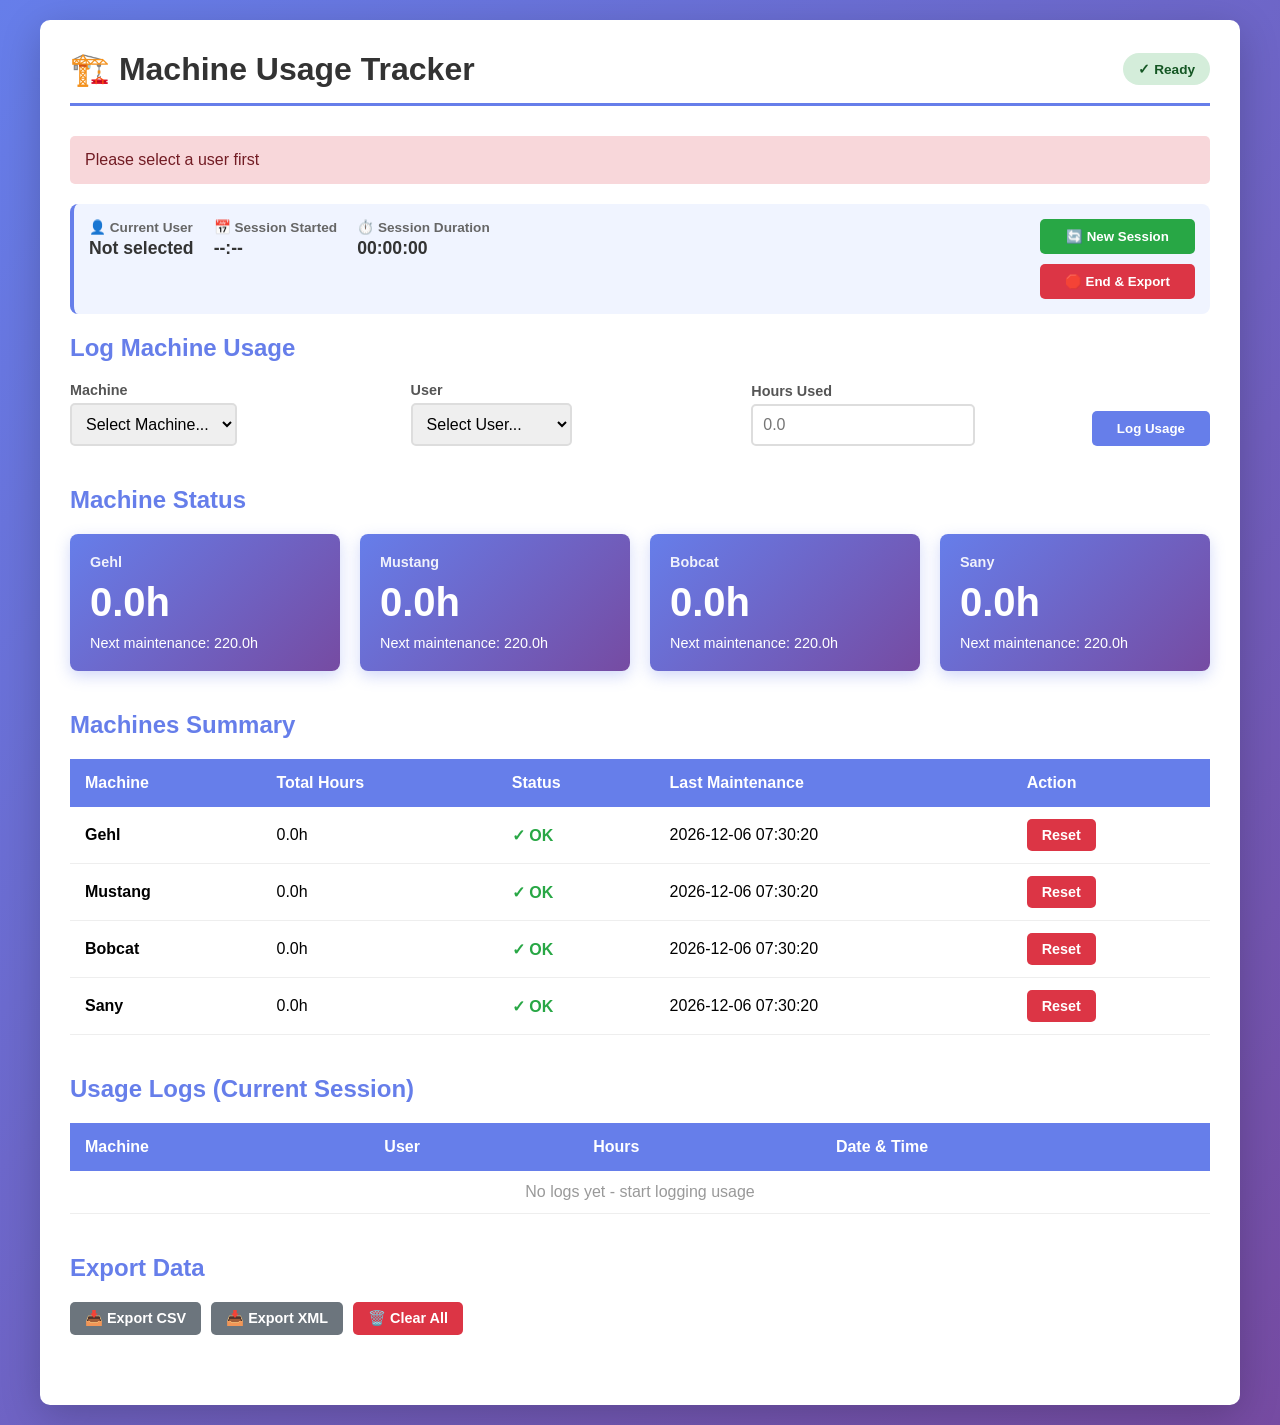
==== machine-tracker.html @ 574b867b "Add Machine Usage Tracker to mirandacn.github.io portfolio" ====
<!DOCTYPE html>
<html lang="en">
<head>
    <meta charset="UTF-8">
    <meta name="viewport" content="width=device-width, initial-scale=1.0">
    <title>Machine Usage Tracker</title>
    <style>
        * {
            margin: 0;
            padding: 0;
            box-sizing: border-box;
        }
        
        body {
            font-family: 'Segoe UI', Tahoma, Geneva, Verdana, sans-serif;
            background: linear-gradient(135deg, #667eea 0%, #764ba2 100%);
            min-height: 100vh;
            padding: 20px;
        }
        
        .container {
            max-width: 1200px;
            margin: 0 auto;
            background: white;
            border-radius: 10px;
            box-shadow: 0 10px 40px rgba(0, 0, 0, 0.2);
            padding: 30px;
        }
        
        .header {
            display: flex;
            justify-content: space-between;
            align-items: center;
            margin-bottom: 30px;
            border-bottom: 3px solid #667eea;
            padding-bottom: 15px;
        }
        
        h1 {
            color: #333;
            flex: 1;
        }
        
        .status-badge {
            padding: 8px 15px;
            border-radius: 20px;
            font-size: 0.85em;
            font-weight: 600;
            background: #d4edda;
            color: #155724;
        }
        
        .session-info {
            display: flex;
            gap: 20px;
            margin-bottom: 20px;
            padding: 15px;
            background: #f0f4ff;
            border-radius: 8px;
            border-left: 4px solid #667eea;
        }
        
        .session-info div {
            display: flex;
            flex-direction: column;
        }
        
        .session-label {
            font-size: 0.85em;
            color: #666;
            font-weight: 600;
            margin-bottom: 3px;
        }
        
        .session-value {
            font-size: 1.1em;
            color: #333;
            font-weight: 600;
        }
        
        .session-controls {
            display: flex;
            gap: 10px;
            flex-wrap: wrap;
            margin-left: auto;
        }
        
        .section {
            margin-bottom: 40px;
        }
        
        .section h2 {
            color: #667eea;
            margin-bottom: 20px;
            font-size: 1.5em;
        }
        
        .form-group {
            display: grid;
            grid-template-columns: 1fr 1fr 1fr auto;
            gap: 15px;
            margin-bottom: 20px;
            align-items: flex-end;
        }
        
        label {
            display: block;
            color: #555;
            font-weight: 600;
            margin-bottom: 5px;
            font-size: 0.9em;
        }
        
        select, input {
            padding: 10px;
            border: 2px solid #ddd;
            border-radius: 5px;
            font-size: 1em;
            transition: border-color 0.3s;
        }
        
        select:focus, input:focus {
            outline: none;
            border-color: #667eea;
        }
        
        button {
            padding: 10px 25px;
            background: #667eea;
            color: white;
            border: none;
            border-radius: 5px;
            cursor: pointer;
            font-weight: 600;
            transition: background 0.3s;
        }
        
        button:hover {
            background: #764ba2;
        }
        
        button.secondary {
            background: #6c757d;
            padding: 8px 15px;
            font-size: 0.9em;
        }
        
        button.secondary:hover {
            background: #5a6268;
        }
        
        button.danger {
            background: #dc3545;
        }
        
        button.danger:hover {
            background: #c82333;
        }
        
        button.success {
            background: #28a745;
        }
        
        button.success:hover {
            background: #218838;
        }
        
        .stats-grid {
            display: grid;
            grid-template-columns: repeat(auto-fit, minmax(250px, 1fr));
            gap: 20px;
            margin-bottom: 20px;
        }
        
        .stat-card {
            background: linear-gradient(135deg, #667eea 0%, #764ba2 100%);
            color: white;
            padding: 20px;
            border-radius: 8px;
            box-shadow: 0 5px 15px rgba(102, 126, 234, 0.3);
        }
        
        .stat-card h3 {
            font-size: 0.9em;
            opacity: 0.9;
            margin-bottom: 10px;
        }
        
        .stat-card .value {
            font-size: 2.5em;
            font-weight: bold;
        }
        
        .stat-card.alert {
            background: linear-gradient(135deg, #f093fb 0%, #f5576c 100%);
        }
        
        table {
            width: 100%;
            border-collapse: collapse;
            margin-top: 20px;
        }
        
        th {
            background: #667eea;
            color: white;
            padding: 15px;
            text-align: left;
            font-weight: 600;
        }
        
        td {
            padding: 12px 15px;
            border-bottom: 1px solid #eee;
        }
        
        tr:hover {
            background: #f9f9f9;
        }
        
        .alert-badge {
            display: inline-block;
            background: #f5576c;
            color: white;
            padding: 5px 10px;
            border-radius: 5px;
            font-size: 0.85em;
            font-weight: 600;
        }
        
        .no-alert {
            color: #28a745;
            font-weight: 600;
        }
        
        .export-buttons {
            display: flex;
            gap: 10px;
            margin-top: 20px;
            flex-wrap: wrap;
        }
        
        .success-message {
            background: #d4edda;
            color: #155724;
            padding: 15px;
            border-radius: 5px;
            margin-bottom: 20px;
            display: none;
        }
        
        .error-message {
            background: #f8d7da;
            color: #721c24;
            padding: 15px;
            border-radius: 5px;
            margin-bottom: 20px;
            display: none;
        }
        
        @media (max-width: 768px) {
            .form-group {
                grid-template-columns: 1fr;
            }
            
            .header {
                flex-direction: column;
                gap: 10px;
            }
            
            .session-info {
                flex-direction: column;
                gap: 10px;
            }
            
            .session-controls {
                margin-left: 0;
                width: 100%;
            }
        }
    </style>
</head>
<body>
    <div class="container">
        <div class="header">
            <h1>🏗️ Machine Usage Tracker</h1>
            <span class="status-badge" id="statusBadge">✓ Ready</span>
        </div>
        
        <div class="success-message" id="successMessage"></div>
        <div class="error-message" id="errorMessage"></div>
        
        <!-- Session Info -->
        <div class="session-info">
            <div>
                <span class="session-label">👤 Current User</span>
                <span class="session-value" id="currentUser">Not selected</span>
            </div>
            <div>
                <span class="session-label">📅 Session Started</span>
                <span class="session-value" id="sessionStart">--:--</span>
            </div>
            <div>
                <span class="session-label">⏱️ Session Duration</span>
                <span class="session-value" id="sessionDuration">00:00:00</span>
            </div>
            <div class="session-controls">
                <button class="success" onclick="app.startNewSession()">🔄 New Session</button>
                <button class="danger" onclick="app.endSession()">🛑 End & Export</button>
            </div>
        </div>
        
        <!-- Log Usage Section -->
        <div class="section">
            <h2>Log Machine Usage</h2>
            <div class="form-group">
                <div>
                    <label for="machine">Machine</label>
                    <select id="machine" required>
                        <option value="">Select Machine...</option>
                    </select>
                </div>
                <div>
                    <label for="user">User</label>
                    <select id="user" required>
                        <option value="">Select User...</option>
                    </select>
                </div>
                <div>
                    <label for="hours">Hours Used</label>
                    <input type="number" id="hours" placeholder="0.0" step="0.1" min="0" required>
                </div>
                <button onclick="app.logUsage()">Log Usage</button>
            </div>
        </div>
        
        <!-- Machine Status Section -->
        <div class="section">
            <h2>Machine Status</h2>
            <div class="stats-grid" id="machineStats"></div>
        </div>
        
        <!-- Machines Summary Table -->
        <div class="section">
            <h2>Machines Summary</h2>
            <table id="machinesTable">
                <thead>
                    <tr>
                        <th>Machine</th>
                        <th>Total Hours</th>
                        <th>Status</th>
                        <th>Last Maintenance</th>
                        <th>Action</th>
                    </tr>
                </thead>
                <tbody></tbody>
            </table>
        </div>
        
        <!-- Usage Logs Section -->
        <div class="section">
            <h2>Usage Logs (Current Session)</h2>
            <table id="usageTable">
                <thead>
                    <tr>
                        <th>Machine</th>
                        <th>User</th>
                        <th>Hours</th>
                        <th>Date & Time</th>
                    </tr>
                </thead>
                <tbody></tbody>
            </table>
        </div>
        
        <!-- Export Section -->
        <div class="section">
            <h2>Export Data</h2>
            <div class="export-buttons">
                <button class="secondary" onclick="app.exportCSV()">📥 Export CSV</button>
                <button class="secondary" onclick="app.exportXML()">📥 Export XML</button>
                <button class="secondary danger" onclick="app.clearAllData()">🗑️ Clear All</button>
            </div>
        </div>
    </div>
    
    <script src="config.js"></script>
    <script>
        // Machine Usage Tracker App
        const app = {
            machines: [],
            users: [],
            sessionLogs: [],
            allLogs: [],
            currentSession: null,
            sessionStartTime: null,
            sessionDurationInterval: null,
            
            async init() {
                console.log('Initializing Machine Usage Tracker...');
                this.initializeData();
                this.loadFromLocalStorage();
                this.startNewSession();
                this.render();
                this.startAutoSync();
                this.startSessionTimer();
            },
            
            initializeData() {
                // Initialize machines
                if (this.machines.length === 0) {
                    this.machines = CONFIG.MACHINES.map((name, index) => ({
                        id: index + 1,
                        name: name,
                        total_hours: 0,
                        maintenance_alert: false,
                        last_maintenance: this.getCurrentDateTime()
                    }));
                }
                
                // Initialize users
                if (this.users.length === 0) {
                    this.users = CONFIG.USERS.map((name, index) => ({
                        id: index + 1,
                        name: name
                    }));
                }
            },
            
            startNewSession() {
                const user = document.getElementById('user').value;
                if (!user) {
                    this.showError('Please select a user first');
                    return;
                }
                
                const selectedUser = this.users.find(u => u.id == user);
                this.currentSession = {
                    user: selectedUser.name,
                    userId: selectedUser.id,
                    startTime: new Date(),
                    logs: []
                };
                
                this.sessionLogs = [];
                this.sessionStartTime = new Date();
                document.getElementById('currentUser').textContent = selectedUser.name;
                document.getElementById('sessionStart').textContent = this.getCurrentDateTime();
                
                this.saveToLocalStorage();
                this.showSuccess(`✓ Session started for ${selectedUser.name}`);
                this.render();
            },
            
            startSessionTimer() {
                if (this.sessionDurationInterval) clearInterval(this.sessionDurationInterval);
                
                this.sessionDurationInterval = setInterval(() => {
                    if (this.sessionStartTime) {
                        const now = new Date();
                        const diff = Math.floor((now - this.sessionStartTime) / 1000);
                        const hours = Math.floor(diff / 3600);
                        const minutes = Math.floor((diff % 3600) / 60);
                        const seconds = diff % 60;
                        
                        const duration = `${String(hours).padStart(2, '0')}:${String(minutes).padStart(2, '0')}:${String(seconds).padStart(2, '0')}`;
                        document.getElementById('sessionDuration').textContent = duration;
                    }
                }, 1000);
            },
            
            endSession() {
                if (!this.currentSession) {
                    this.showError('No active session');
                    return;
                }
                
                if (this.sessionLogs.length === 0) {
                    this.showError('No usage logged in this session');
                    return;
                }
                
                const confirmed = confirm(`Export session for ${this.currentSession.user}?\n\nFile: ${this.currentSession.user.replace(/\s+/g, '_')}_${this.getFileDateTime()}.xml`);
                if (!confirmed) return;
                
                // Export XML
                this.exportSessionXML();
                
                // Clear session
                this.currentSession = null;
                this.sessionLogs = [];
                this.sessionStartTime = null;
                document.getElementById('currentUser').textContent = 'Not selected';
                document.getElementById('sessionStart').textContent = '--:--';
                document.getElementById('sessionDuration').textContent = '00:00:00';
                document.getElementById('user').value = '';
                
                this.saveToLocalStorage();
                this.showSuccess('✓ Session ended and exported!');
                this.render();
            },
            
            async logUsage() {
                const machineId = document.getElementById('machine').value;
                const userId = document.getElementById('user').value;
                const hours = document.getElementById('hours').value;
                
                if (!machineId || !userId || !hours) {
                    this.showError('Please fill all fields');
                    return;
                }
                
                if (!this.currentSession) {
                    this.showError('No active session. Please start a new session.');
                    return;
                }
                
                const machine = this.machines.find(m => m.id == machineId);
                const user = this.users.find(u => u.id == userId);
                
                const log = {
                    id: Date.now(),
                    machine: machine.name,
                    user: user.name,
                    hours: parseFloat(hours),
                    timestamp: this.getCurrentDateTime()
                };
                
                this.sessionLogs.push(log);
                this.allLogs.push(log);
                machine.total_hours += parseFloat(hours);
                
                // Check for maintenance alert (every 220 hours)
                if (machine.total_hours >= 220) {
                    machine.maintenance_alert = true;
                }
                
                this.showSuccess(`✓ Logged ${hours}h for ${machine.name}`);
                document.getElementById('hours').value = '';
                document.getElementById('machine').value = '';
                
                this.saveToLocalStorage();
                this.render();
            },
            
            async resetMaintenance(machineId) {
                if (!confirm('Reset maintenance for this machine?')) return;
                
                const machine = this.machines.find(m => m.id == machineId);
                if (machine) {
                    machine.maintenance_alert = false;
                    machine.total_hours = 0;
                    machine.last_maintenance = this.getCurrentDateTime();
                    this.saveToLocalStorage();
                    this.showSuccess(`✓ Maintenance reset for ${machine.name}`);
                    this.render();
                }
            },
            
            exportCSV() {
                let csv = 'Machine,User,Hours,Timestamp\n';
                
                this.sessionLogs.forEach(log => {
                    csv += `"${log.machine}","${log.user}",${log.hours},"${log.timestamp}"\n`;
                });
                
                csv += '\n\nMachine,Total Hours,Maintenance Alert\n';
                this.machines.forEach(m => {
                    csv += `"${m.name}",${m.total_hours},${m.maintenance_alert ? 'YES' : 'NO'}\n`;
                });
                
                this.downloadFile(csv, 'text/csv', 'machine_usage.csv');
            },
            
            exportXML() {
                const xmlContent = this.generateSessionXML();
                this.downloadFile(xmlContent, 'application/xml', 'machine_usage.xml');
            },
            
            exportSessionXML() {
                const xmlContent = this.generateSessionXML();
                const userName = this.currentSession.user.replace(/\s+/g, '_');
                const dateTime = this.getFileDateTime();
                const filename = `${userName}_${dateTime}.xml`;
                this.downloadFile(xmlContent, 'application/xml', filename);
            },
            
            generateSessionXML() {
                let xml = '<?xml version="1.0" encoding="UTF-8"?>\n';
                xml += '<MachineUsageReport>\n';
                xml += `  <Metadata>\n`;
                xml += `    <Timestamp>${this.getCurrentDateTime()}</Timestamp>\n`;
                if (this.currentSession) {
                    xml += `    <User>${this.escapeXml(this.currentSession.user)}</User>\n`;
                    xml += `    <SessionStart>${this.currentSession.startTime.toLocaleString()}</SessionStart>\n`;
                }
                xml += `  </Metadata>\n`;
                
                xml += '  <UsageLogs>\n';
                (this.sessionLogs.length > 0 ? this.sessionLogs : this.allLogs).forEach(log => {
                    xml += '    <Log>\n';
                    xml += `      <Machine>${this.escapeXml(log.machine)}</Machine>\n`;
                    xml += `      <User>${this.escapeXml(log.user)}</User>\n`;
                    xml += `      <Hours>${log.hours}</Hours>\n`;
                    xml += `      <Timestamp>${log.timestamp}</Timestamp>\n`;
                    xml += '    </Log>\n';
                });
                xml += '  </UsageLogs>\n';
                
                xml += '  <MachineSummary>\n';
                this.machines.forEach(m => {
                    xml += '    <Machine>\n';
                    xml += `      <Name>${this.escapeXml(m.name)}</Name>\n`;
                    xml += `      <TotalHours>${m.total_hours}</TotalHours>\n`;
                    xml += `      <MaintenanceAlert>${m.maintenance_alert ? 'YES' : 'NO'}</MaintenanceAlert>\n`;
                    xml += `      <LastMaintenance>${m.last_maintenance}</LastMaintenance>\n`;
                    xml += '    </Machine>\n';
                });
                xml += '  </MachineSummary>\n';
                xml += '</MachineUsageReport>';
                
                return xml;
            },
            
            escapeXml(str) {
                if (!str) return '';
                return str.replace(/[<>&'"]/g, function (c) {
                    switch (c) {
                        case '<': return '&lt;';
                        case '>': return '&gt;';
                        case '&': return '&amp;';
                        case '\'': return '&apos;';
                        case '"': return '&quot;';
                    }
                });
            },
            
            downloadFile(content, mimeType, filename) {
                const blob = new Blob([content], { type: mimeType });
                const url = window.URL.createObjectURL(blob);
                const a = document.createElement('a');
                a.href = url;
                a.download = filename;
                document.body.appendChild(a);
                a.click();
                window.URL.revokeObjectURL(url);
                document.body.removeChild(a);
                this.showSuccess(`✓ Downloaded: ${filename}`);
            },
            
            clearAllData() {
                if (!confirm('⚠️ This will clear ALL data. Are you sure?')) return;
                
                this.machines.forEach(m => {
                    m.total_hours = 0;
                    m.maintenance_alert = false;
                    m.last_maintenance = this.getCurrentDateTime();
                });
                this.sessionLogs = [];
                this.allLogs = [];
                
                this.saveToLocalStorage();
                this.showSuccess('✓ All data cleared!');
                this.render();
            },
            
            render() {
                this.renderDropdowns();
                this.renderStats();
                this.renderMachinesTable();
                this.renderUsageLogs();
            },
            
            renderDropdowns() {
                const machineSelect = document.getElementById('machine');
                const userSelect = document.getElementById('user');
                
                machineSelect.innerHTML = '<option value="">Select Machine...</option>';
                this.machines.forEach(m => {
                    const option = document.createElement('option');
                    option.value = m.id;
                    option.text = m.name;
                    machineSelect.appendChild(option);
                });
                
                userSelect.innerHTML = '<option value="">Select User...</option>';
                this.users.forEach(u => {
                    const option = document.createElement('option');
                    option.value = u.id;
                    option.text = u.name;
                    userSelect.appendChild(option);
                });
            },
            
            renderStats() {
                const container = document.getElementById('machineStats');
                container.innerHTML = '';
                
                this.machines.forEach(m => {
                    const card = document.createElement('div');
                    const isAlert = m.maintenance_alert;
                    card.className = `stat-card ${isAlert ? 'alert' : ''}`;
                    const nextMaintenance = 220 - (m.total_hours % 220);
                    
                    card.innerHTML = `
                        <h3>${m.name}</h3>
                        <div class="value">${m.total_hours.toFixed(1)}h</div>
                        <div style="font-size: 0.9em; margin-top: 10px;">
                            ${isAlert ? '⚠️ MAINTENANCE ALERT!' : `Next maintenance: ${nextMaintenance.toFixed(1)}h`}
                        </div>
                    `;
                    container.appendChild(card);
                });
            },
            
            renderMachinesTable() {
                const tbody = document.getElementById('machinesTable').querySelector('tbody');
                tbody.innerHTML = '';
                
                this.machines.forEach(m => {
                    const row = tbody.insertRow();
                    const statusHTML = m.maintenance_alert 
                        ? '<span class="alert-badge">⚠️ MAINTENANCE NEEDED</span>' 
                        : '<span class="no-alert">✓ OK</span>';
                    
                    row.innerHTML = `
                        <td><strong>${m.name}</strong></td>
                        <td>${m.total_hours.toFixed(1)}h</td>
                        <td>${statusHTML}</td>
                        <td>${m.last_maintenance}</td>
                        <td><button class="secondary danger" onclick="app.resetMaintenance(${m.id})">Reset</button></td>
                    `;
                });
            },
            
            renderUsageLogs() {
                const tbody = document.getElementById('usageTable').querySelector('tbody');
                tbody.innerHTML = '';
                
                [...this.sessionLogs].reverse().forEach(log => {
                    const row = tbody.insertRow();
                    row.innerHTML = `
                        <td>${log.machine}</td>
                        <td>${log.user}</td>
                        <td>${log.hours.toFixed(1)}h</td>
                        <td>${log.timestamp}</td>
                    `;
                });
                
                if (this.sessionLogs.length === 0) {
                    const row = tbody.insertRow();
                    row.innerHTML = '<td colspan="4" style="text-align: center; color: #999;">No logs yet - start logging usage</td>';
                }
            },
            
            showSuccess(msg) {
                const el = document.getElementById('successMessage');
                el.textContent = msg;
                el.style.display = 'block';
                setTimeout(() => el.style.display = 'none', 4000);
            },
            
            showError(msg) {
                const el = document.getElementById('errorMessage');
                el.textContent = msg;
                el.style.display = 'block';
                setTimeout(() => el.style.display = 'none', 4000);
            },
            
            startAutoSync() {
                setInterval(() => this.saveToLocalStorage(), CONFIG.SYNC_INTERVAL);
            },
            
            saveToLocalStorage() {
                localStorage.setItem('machines', JSON.stringify(this.machines));
                localStorage.setItem('users', JSON.stringify(this.users));
                localStorage.setItem('sessionLogs', JSON.stringify(this.sessionLogs));
                localStorage.setItem('allLogs', JSON.stringify(this.allLogs));
                if (this.currentSession) {
                    localStorage.setItem('currentSession', JSON.stringify(this.currentSession));
                }
            },
            
            loadFromLocalStorage() {
                const machines = localStorage.getItem('machines');
                const users = localStorage.getItem('users');
                const sessionLogs = localStorage.getItem('sessionLogs');
                const allLogs = localStorage.getItem('allLogs');
                const currentSession = localStorage.getItem('currentSession');
                
                if (machines) this.machines = JSON.parse(machines);
                if (users) this.users = JSON.parse(users);
                if (sessionLogs) this.sessionLogs = JSON.parse(sessionLogs);
                if (allLogs) this.allLogs = JSON.parse(allLogs);
                if (currentSession) this.currentSession = JSON.parse(currentSession);
            },
            
            getCurrentDateTime() {
                const now = new Date();
                const year = now.getFullYear();
                const month = String(now.getMonth() + 1).padStart(2, '0');
                const day = String(now.getDate()).padStart(2, '0');
                const hours = String(now.getHours()).padStart(2, '0');
                const minutes = String(now.getMinutes()).padStart(2, '0');
                const seconds = String(now.getSeconds()).padStart(2, '0');
                return `${year}-${month}-${day} ${hours}:${minutes}:${seconds}`;
            },
            
            getFileDateTime() {
                const now = new Date();
                const year = now.getFullYear();
                const month = String(now.getMonth() + 1).padStart(2, '0');
                const day = String(now.getDate()).padStart(2, '0');
                const hours = String(now.getHours()).padStart(2, '0');
                const minutes = String(now.getMinutes()).padStart(2, '0');
                const seconds = String(now.getSeconds()).padStart(2, '0');
                return `${year}${month}${day}_${hours}${minutes}${seconds}`;
            }
        };
        
        // Initialize on page load
        document.addEventListener('DOMContentLoaded', () => app.init());
    </script>
</body>
</html>
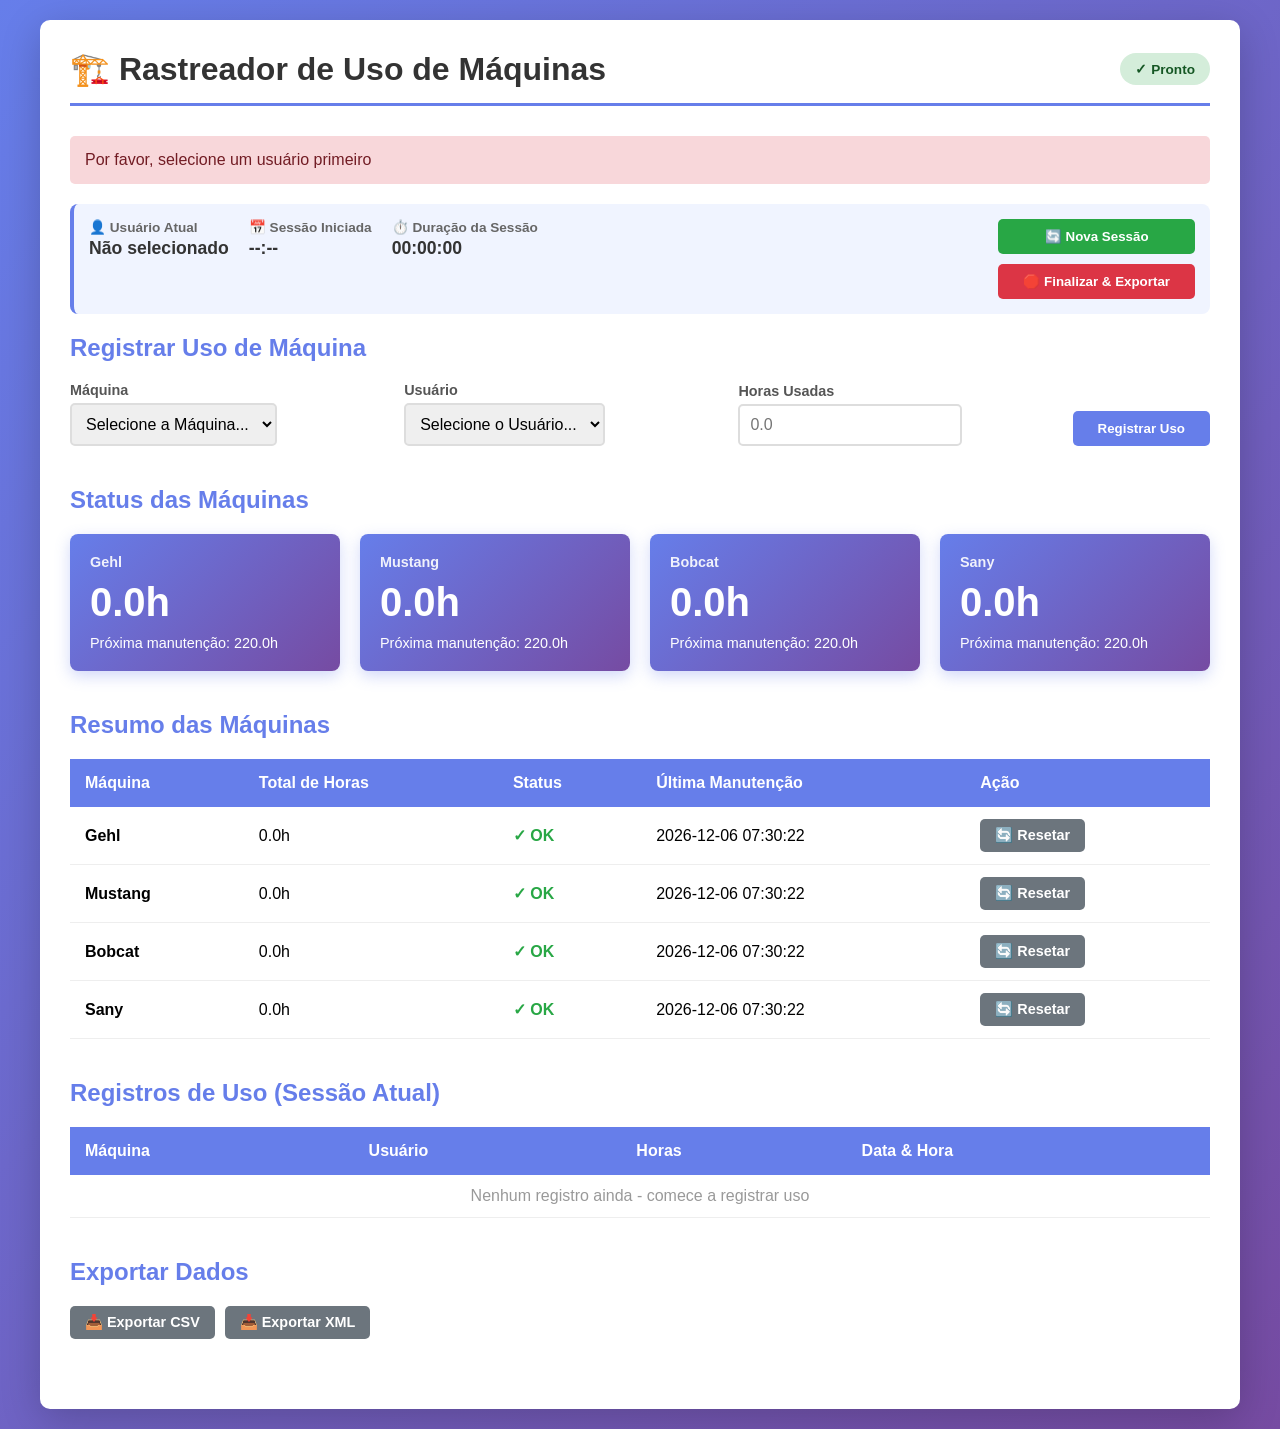
==== commit a00edf9d: "Update: Add Portuguese language, admin-only reset button for Claudio Miranda, and production deploym" ====
--- a/machine-tracker.html
+++ b/machine-tracker.html
@@ -1,9 +1,9 @@
 <!DOCTYPE html>
-<html lang="en">
+<html lang="pt">
 <head>
     <meta charset="UTF-8">
     <meta name="viewport" content="width=device-width, initial-scale=1.0">
-    <title>Machine Usage Tracker</title>
+    <title>Rastreador de Uso de Máquinas</title>
     <style>
         * {
             margin: 0;
@@ -48,6 +48,16 @@
             font-weight: 600;
             background: #d4edda;
             color: #155724;
+        }
+        
+        .admin-badge {
+            padding: 4px 12px;
+            border-radius: 20px;
+            font-size: 0.75em;
+            font-weight: 700;
+            background: #ffc107;
+            color: #000;
+            margin-left: 10px;
         }
         
         .session-info {
@@ -139,13 +149,18 @@
             background: #764ba2;
         }
         
+        button:disabled {
+            background: #ccc;
+            cursor: not-allowed;
+        }
+        
         button.secondary {
             background: #6c757d;
             padding: 8px 15px;
             font-size: 0.9em;
         }
         
-        button.secondary:hover {
+        button.secondary:hover:not(:disabled) {
             background: #5a6268;
         }
         
@@ -153,7 +168,7 @@
             background: #dc3545;
         }
         
-        button.danger:hover {
+        button.danger:hover:not(:disabled) {
             background: #c82333;
         }
         
@@ -163,6 +178,15 @@
         
         button.success:hover {
             background: #218838;
+        }
+        
+        button.warning {
+            background: #ffc107;
+            color: #000;
+        }
+        
+        button.warning:hover:not(:disabled) {
+            background: #e0a800;
         }
         
         .stats-grid {
@@ -240,6 +264,28 @@
             flex-wrap: wrap;
         }
         
+        .admin-section {
+            background: #fff3cd;
+            border: 2px solid #ffc107;
+            border-radius: 8px;
+            padding: 20px;
+            margin-top: 20px;
+        }
+        
+        .admin-section h3 {
+            color: #856404;
+            margin-bottom: 15px;
+            display: flex;
+            align-items: center;
+            gap: 10px;
+        }
+        
+        .admin-buttons {
+            display: flex;
+            gap: 10px;
+            flex-wrap: wrap;
+        }
+        
         .success-message {
             background: #d4edda;
             color: #155724;
@@ -258,6 +304,10 @@
             display: none;
         }
         
+        .hidden-actions {
+            display: none;
+        }
+        
         @media (max-width: 768px) {
             .form-group {
                 grid-template-columns: 1fr;
@@ -283,110 +333,124 @@
 <body>
     <div class="container">
         <div class="header">
-            <h1>🏗️ Machine Usage Tracker</h1>
-            <span class="status-badge" id="statusBadge">✓ Ready</span>
+            <div>
+                <h1>🏗️ Rastreador de Uso de Máquinas</h1>
+                <span class="admin-badge" id="adminBadge" style="display: none;">👤 ADMINISTRADOR</span>
+            </div>
+            <span class="status-badge" id="statusBadge">✓ Pronto</span>
         </div>
         
         <div class="success-message" id="successMessage"></div>
         <div class="error-message" id="errorMessage"></div>
         
-        <!-- Session Info -->
+        <!-- Informações da Sessão -->
         <div class="session-info">
             <div>
-                <span class="session-label">👤 Current User</span>
-                <span class="session-value" id="currentUser">Not selected</span>
+                <span class="session-label">👤 Usuário Atual</span>
+                <span class="session-value" id="currentUser">Não selecionado</span>
             </div>
             <div>
-                <span class="session-label">📅 Session Started</span>
+                <span class="session-label">📅 Sessão Iniciada</span>
                 <span class="session-value" id="sessionStart">--:--</span>
             </div>
             <div>
-                <span class="session-label">⏱️ Session Duration</span>
+                <span class="session-label">⏱️ Duração da Sessão</span>
                 <span class="session-value" id="sessionDuration">00:00:00</span>
             </div>
             <div class="session-controls">
-                <button class="success" onclick="app.startNewSession()">🔄 New Session</button>
-                <button class="danger" onclick="app.endSession()">🛑 End & Export</button>
+                <button class="success" onclick="app.startNewSession()">🔄 Nova Sessão</button>
+                <button class="danger" onclick="app.endSession()">🛑 Finalizar & Exportar</button>
             </div>
         </div>
         
-        <!-- Log Usage Section -->
+        <!-- Seção Registrar Uso -->
         <div class="section">
-            <h2>Log Machine Usage</h2>
+            <h2>Registrar Uso de Máquina</h2>
             <div class="form-group">
                 <div>
-                    <label for="machine">Machine</label>
+                    <label for="machine">Máquina</label>
                     <select id="machine" required>
-                        <option value="">Select Machine...</option>
+                        <option value="">Selecione a Máquina...</option>
                     </select>
                 </div>
                 <div>
-                    <label for="user">User</label>
+                    <label for="user">Usuário</label>
                     <select id="user" required>
-                        <option value="">Select User...</option>
+                        <option value="">Selecione o Usuário...</option>
                     </select>
                 </div>
                 <div>
-                    <label for="hours">Hours Used</label>
+                    <label for="hours">Horas Usadas</label>
                     <input type="number" id="hours" placeholder="0.0" step="0.1" min="0" required>
                 </div>
-                <button onclick="app.logUsage()">Log Usage</button>
+                <button onclick="app.logUsage()">Registrar Uso</button>
             </div>
         </div>
         
-        <!-- Machine Status Section -->
+        <!-- Seção Status das Máquinas -->
         <div class="section">
-            <h2>Machine Status</h2>
+            <h2>Status das Máquinas</h2>
             <div class="stats-grid" id="machineStats"></div>
         </div>
         
-        <!-- Machines Summary Table -->
+        <!-- Tabela Resumo de Máquinas -->
         <div class="section">
-            <h2>Machines Summary</h2>
+            <h2>Resumo das Máquinas</h2>
             <table id="machinesTable">
                 <thead>
                     <tr>
-                        <th>Machine</th>
-                        <th>Total Hours</th>
+                        <th>Máquina</th>
+                        <th>Total de Horas</th>
                         <th>Status</th>
-                        <th>Last Maintenance</th>
-                        <th>Action</th>
+                        <th>Última Manutenção</th>
+                        <th>Ação</th>
                     </tr>
                 </thead>
                 <tbody></tbody>
             </table>
         </div>
         
-        <!-- Usage Logs Section -->
+        <!-- Seção Registros de Uso -->
         <div class="section">
-            <h2>Usage Logs (Current Session)</h2>
+            <h2>Registros de Uso (Sessão Atual)</h2>
             <table id="usageTable">
                 <thead>
                     <tr>
-                        <th>Machine</th>
-                        <th>User</th>
-                        <th>Hours</th>
-                        <th>Date & Time</th>
+                        <th>Máquina</th>
+                        <th>Usuário</th>
+                        <th>Horas</th>
+                        <th>Data & Hora</th>
                     </tr>
                 </thead>
                 <tbody></tbody>
             </table>
         </div>
         
-        <!-- Export Section -->
+        <!-- Seção de Exportação -->
         <div class="section">
-            <h2>Export Data</h2>
+            <h2>Exportar Dados</h2>
             <div class="export-buttons">
-                <button class="secondary" onclick="app.exportCSV()">📥 Export CSV</button>
-                <button class="secondary" onclick="app.exportXML()">📥 Export XML</button>
-                <button class="secondary danger" onclick="app.clearAllData()">🗑️ Clear All</button>
+                <button class="secondary" onclick="app.exportCSV()">📥 Exportar CSV</button>
+                <button class="secondary" onclick="app.exportXML()">📥 Exportar XML</button>
+            </div>
+        </div>
+        
+        <!-- Seção Admin -->
+        <div class="section" id="adminSection" style="display: none;">
+            <div class="admin-section">
+                <h3>⚙️ Painel de Administração</h3>
+                <p style="margin-bottom: 15px; color: #856404;">Apenas o administrador (Claudio Miranda) pode resetar alertas de manutenção.</p>
+                <div class="admin-buttons">
+                    <button class="warning" onclick="app.resetAllMaintenance()">🔄 Resetar Todas as Manutenções</button>
+                    <button class="danger" onclick="app.clearAllData()">🗑️ Limpar Todos os Dados</button>
+                </div>
             </div>
         </div>
     </div>
     
     <script src="config.js"></script>
     <script>
-        // Machine Usage Tracker App
+        // Aplicativo Rastreador de Uso de Máquinas
         const app = {
             machines: [],
             users: [],
@@ -397,7 +461,7 @@
             sessionDurationInterval: null,
             
             async init() {
-                console.log('Initializing Machine Usage Tracker...');
+                console.log('Inicializando Rastreador de Uso de Máquinas...');
                 this.initializeData();
                 this.loadFromLocalStorage();
                 this.startNewSession();
@@ -407,7 +471,7 @@
             },
             
             initializeData() {
-                // Initialize machines
+                // Inicializar máquinas
                 if (this.machines.length === 0) {
                     this.machines = CONFIG.MACHINES.map((name, index) => ({
                         id: index + 1,
@@ -418,7 +482,7 @@
                     }));
                 }
                 
-                // Initialize users
+                // Inicializar usuários
                 if (this.users.length === 0) {
                     this.users = CONFIG.USERS.map((name, index) => ({
                         id: index + 1,
@@ -430,7 +494,7 @@
             startNewSession() {
                 const user = document.getElementById('user').value;
                 if (!user) {
-                    this.showError('Please select a user first');
+                    this.showError('Por favor, selecione um usuário primeiro');
                     return;
                 }
                 
@@ -447,9 +511,25 @@
                 document.getElementById('currentUser').textContent = selectedUser.name;
                 document.getElementById('sessionStart').textContent = this.getCurrentDateTime();
                 
+                // Mostrar painel admin se for Claudio Miranda
+                this.updateAdminPanel();
+                
                 this.saveToLocalStorage();
-                this.showSuccess(`✓ Session started for ${selectedUser.name}`);
+                this.showSuccess(`✓ Sessão iniciada para ${selectedUser.name}`);
                 this.render();
+            },
+            
+            updateAdminPanel() {
+                const adminSection = document.getElementById('adminSection');
+                const adminBadge = document.getElementById('adminBadge');
+                
+                if (this.currentSession && this.currentSession.user === CONFIG.ADMIN_USER) {
+                    adminSection.style.display = 'block';
+                    adminBadge.style.display = 'inline-block';
+                } else {
+                    adminSection.style.display = 'none';
+                    adminBadge.style.display = 'none';
+                }
             },
             
             startSessionTimer() {
@@ -471,32 +551,33 @@
             
             endSession() {
                 if (!this.currentSession) {
-                    this.showError('No active session');
+                    this.showError('Nenhuma sessão ativa');
                     return;
                 }
                 
                 if (this.sessionLogs.length === 0) {
-                    this.showError('No usage logged in this session');
+                    this.showError('Nenhum uso registrado nesta sessão');
                     return;
                 }
                 
-                const confirmed = confirm(`Export session for ${this.currentSession.user}?\n\nFile: ${this.currentSession.user.replace(/\s+/g, '_')}_${this.getFileDateTime()}.xml`);
+                const confirmed = confirm(`Exportar sessão para ${this.currentSession.user}?\n\nArquivo: ${this.currentSession.user.replace(/\s+/g, '_')}_${this.getFileDateTime()}.xml`);
                 if (!confirmed) return;
                 
-                // Export XML
+                // Exportar XML
                 this.exportSessionXML();
                 
-                // Clear session
+                // Limpar sessão
                 this.currentSession = null;
                 this.sessionLogs = [];
                 this.sessionStartTime = null;
-                document.getElementById('currentUser').textContent = 'Not selected';
+                document.getElementById('currentUser').textContent = 'Não selecionado';
                 document.getElementById('sessionStart').textContent = '--:--';
                 document.getElementById('sessionDuration').textContent = '00:00:00';
                 document.getElementById('user').value = '';
                 
+                this.updateAdminPanel();
                 this.saveToLocalStorage();
-                this.showSuccess('✓ Session ended and exported!');
+                this.showSuccess('✓ Sessão finalizada e exportada!');
                 this.render();
             },
             
@@ -506,12 +587,12 @@
                 const hours = document.getElementById('hours').value;
                 
                 if (!machineId || !userId || !hours) {
-                    this.showError('Please fill all fields');
+                    this.showError('Por favor, preencha todos os campos');
                     return;
                 }
                 
                 if (!this.currentSession) {
-                    this.showError('No active session. Please start a new session.');
+                    this.showError('Nenhuma sessão ativa. Por favor, inicie uma nova sessão.');
                     return;
                 }
                 
@@ -530,12 +611,12 @@
                 this.allLogs.push(log);
                 machine.total_hours += parseFloat(hours);
                 
-                // Check for maintenance alert (every 220 hours)
+                // Verificar alerta de manutenção (a cada 220 horas)
                 if (machine.total_hours >= 220) {
                     machine.maintenance_alert = true;
                 }
                 
-                this.showSuccess(`✓ Logged ${hours}h for ${machine.name}`);
+                this.showSuccess(`✓ Registrado ${hours}h para ${machine.name}`);
                 document.getElementById('hours').value = '';
                 document.getElementById('machine').value = '';
                 
@@ -543,8 +624,14 @@
                 this.render();
             },
             
-            async resetMaintenance(machineId) {
-                if (!confirm('Reset maintenance for this machine?')) return;
+            resetMaintenance(machineId) {
+                // Apenas Claudio Miranda pode resetar
+                if (!this.currentSession || this.currentSession.user !== CONFIG.ADMIN_USER) {
+                    this.showError('⛔ Apenas o administrador (Claudio Miranda) pode resetar alertas de manutenção');
+                    return;
+                }
+                
+                if (!confirm('Tem certeza que deseja resetar a manutenção desta máquina?')) return;
                 
                 const machine = this.machines.find(m => m.id == machineId);
                 if (machine) {
@@ -552,29 +639,49 @@
                     machine.total_hours = 0;
                     machine.last_maintenance = this.getCurrentDateTime();
                     this.saveToLocalStorage();
-                    this.showSuccess(`✓ Maintenance reset for ${machine.name}`);
+                    this.showSuccess(`✓ Manutenção resetada para ${machine.name}`);
                     this.render();
                 }
             },
             
+            resetAllMaintenance() {
+                // Apenas Claudio Miranda pode resetar
+                if (!this.currentSession || this.currentSession.user !== CONFIG.ADMIN_USER) {
+                    this.showError('⛔ Apenas o administrador (Claudio Miranda) pode resetar alertas de manutenção');
+                    return;
+                }
+                
+                if (!confirm('⚠️ Tem certeza que deseja resetar TODAS as manutenções? Esta ação não pode ser desfeita.')) return;
+                
+                this.machines.forEach(m => {
+                    m.maintenance_alert = false;
+                    m.total_hours = 0;
+                    m.last_maintenance = this.getCurrentDateTime();
+                });
+                
+                this.saveToLocalStorage();
+                this.showSuccess('✓ Todas as manutenções foram resetadas!');
+                this.render();
+            },
+            
             exportCSV() {
-                let csv = 'Machine,User,Hours,Timestamp\n';
+                let csv = 'Máquina,Usuário,Horas,Data e Hora\n';
                 
                 this.sessionLogs.forEach(log => {
                     csv += `"${log.machine}","${log.user}",${log.hours},"${log.timestamp}"\n`;
                 });
                 
-                csv += '\n\nMachine,Total Hours,Maintenance Alert\n';
+                csv += '\n\nMáquina,Total de Horas,Alerta de Manutenção\n';
                 this.machines.forEach(m => {
-                    csv += `"${m.name}",${m.total_hours},${m.maintenance_alert ? 'YES' : 'NO'}\n`;
-                });
-                
-                this.downloadFile(csv, 'text/csv', 'machine_usage.csv');
+                    csv += `"${m.name}",${m.total_hours},${m.maintenance_alert ? 'SIM' : 'NÃO'}\n`;
+                });
+                
+                this.downloadFile(csv, 'text/csv', 'rastreador_uso.csv');
             },
             
             exportXML() {
                 const xmlContent = this.generateSessionXML();
-                this.downloadFile(xmlContent, 'application/xml', 'machine_usage.xml');
+                this.downloadFile(xmlContent, 'application/xml', 'rastreador_uso.xml');
             },
             
             exportSessionXML() {
@@ -587,37 +694,37 @@
             
             generateSessionXML() {
                 let xml = '<?xml version="1.0" encoding="UTF-8"?>\n';
-                xml += '<MachineUsageReport>\n';
-                xml += `  <Metadata>\n`;
-                xml += `    <Timestamp>${this.getCurrentDateTime()}</Timestamp>\n`;
+                xml += '<RelatorioUsoMaquinas>\n';
+                xml += `  <Metadados>\n`;
+                xml += `    <DataHora>${this.getCurrentDateTime()}</DataHora>\n`;
                 if (this.currentSession) {
-                    xml += `    <User>${this.escapeXml(this.currentSession.user)}</User>\n`;
-                    xml += `    <SessionStart>${this.currentSession.startTime.toLocaleString()}</SessionStart>\n`;
-                }
-                xml += `  </Metadata>\n`;
-                
-                xml += '  <UsageLogs>\n';
+                    xml += `    <Usuario>${this.escapeXml(this.currentSession.user)}</Usuario>\n`;
+                    xml += `    <InicioSessao>${this.currentSession.startTime.toLocaleString('pt-BR')}</InicioSessao>\n`;
+                }
+                xml += `  </Metadados>\n`;
+                
+                xml += '  <RegistrosUso>\n';
                 (this.sessionLogs.length > 0 ? this.sessionLogs : this.allLogs).forEach(log => {
-                    xml += '    <Log>\n';
-                    xml += `      <Machine>${this.escapeXml(log.machine)}</Machine>\n`;
-                    xml += `      <User>${this.escapeXml(log.user)}</User>\n`;
-                    xml += `      <Hours>${log.hours}</Hours>\n`;
-                    xml += `      <Timestamp>${log.timestamp}</Timestamp>\n`;
-                    xml += '    </Log>\n';
-                });
-                xml += '  </UsageLogs>\n';
-                
-                xml += '  <MachineSummary>\n';
+                    xml += '    <Registro>\n';
+                    xml += `      <Maquina>${this.escapeXml(log.machine)}</Maquina>\n`;
+                    xml += `      <Usuario>${this.escapeXml(log.user)}</Usuario>\n`;
+                    xml += `      <Horas>${log.hours}</Horas>\n`;
+                    xml += `      <DataHora>${log.timestamp}</DataHora>\n`;
+                    xml += '    </Registro>\n';
+                });
+                xml += '  </RegistrosUso>\n';
+                
+                xml += '  <ResumoMaquinas>\n';
                 this.machines.forEach(m => {
-                    xml += '    <Machine>\n';
-                    xml += `      <Name>${this.escapeXml(m.name)}</Name>\n`;
-                    xml += `      <TotalHours>${m.total_hours}</TotalHours>\n`;
-                    xml += `      <MaintenanceAlert>${m.maintenance_alert ? 'YES' : 'NO'}</MaintenanceAlert>\n`;
-                    xml += `      <LastMaintenance>${m.last_maintenance}</LastMaintenance>\n`;
-                    xml += '    </Machine>\n';
-                });
-                xml += '  </MachineSummary>\n';
-                xml += '</MachineUsageReport>';
+                    xml += '    <Maquina>\n';
+                    xml += `      <Nome>${this.escapeXml(m.name)}</Nome>\n`;
+                    xml += `      <TotalHoras>${m.total_hours}</TotalHoras>\n`;
+                    xml += `      <AlertaManutencao>${m.maintenance_alert ? 'SIM' : 'NÃO'}</AlertaManutencao>\n`;
+                    xml += `      <UltimaManutencao>${m.last_maintenance}</UltimaManutencao>\n`;
+                    xml += '    </Maquina>\n';
+                });
+                xml += '  </ResumoMaquinas>\n';
+                xml += '</RelatorioUsoMaquinas>';
                 
                 return xml;
             },
@@ -645,11 +752,17 @@
                 a.click();
                 window.URL.revokeObjectURL(url);
                 document.body.removeChild(a);
-                this.showSuccess(`✓ Downloaded: ${filename}`);
+                this.showSuccess(`✓ Arquivo baixado: ${filename}`);
             },
             
             clearAllData() {
-                if (!confirm('⚠️ This will clear ALL data. Are you sure?')) return;
+                // Apenas Claudio Miranda pode limpar dados
+                if (!this.currentSession || this.currentSession.user !== CONFIG.ADMIN_USER) {
+                    this.showError('⛔ Apenas o administrador (Claudio Miranda) pode limpar dados');
+                    return;
+                }
+                
+                if (!confirm('⚠️ Isto limpará TODOS os dados. Tem certeza?')) return;
                 
                 this.machines.forEach(m => {
                     m.total_hours = 0;
@@ -660,7 +773,7 @@
                 this.allLogs = [];
                 
                 this.saveToLocalStorage();
-                this.showSuccess('✓ All data cleared!');
+                this.showSuccess('✓ Todos os dados foram limpos!');
                 this.render();
             },
             
@@ -675,7 +788,7 @@
                 const machineSelect = document.getElementById('machine');
                 const userSelect = document.getElementById('user');
                 
-                machineSelect.innerHTML = '<option value="">Select Machine...</option>';
+                machineSelect.innerHTML = '<option value="">Selecione a Máquina...</option>';
                 this.machines.forEach(m => {
                     const option = document.createElement('option');
                     option.value = m.id;
@@ -683,7 +796,7 @@
                     machineSelect.appendChild(option);
                 });
                 
-                userSelect.innerHTML = '<option value="">Select User...</option>';
+                userSelect.innerHTML = '<option value="">Selecione o Usuário...</option>';
                 this.users.forEach(u => {
                     const option = document.createElement('option');
                     option.value = u.id;
@@ -706,7 +819,7 @@
                         <h3>${m.name}</h3>
                         <div class="value">${m.total_hours.toFixed(1)}h</div>
                         <div style="font-size: 0.9em; margin-top: 10px;">
-                            ${isAlert ? '⚠️ MAINTENANCE ALERT!' : `Next maintenance: ${nextMaintenance.toFixed(1)}h`}
+                            ${isAlert ? '⚠️ ALERTA DE MANUTENÇÃO!' : `Próxima manutenção: ${nextMaintenance.toFixed(1)}h`}
                         </div>
                     `;
                     container.appendChild(card);
@@ -720,15 +833,22 @@
                 this.machines.forEach(m => {
                     const row = tbody.insertRow();
                     const statusHTML = m.maintenance_alert 
-                        ? '<span class="alert-badge">⚠️ MAINTENANCE NEEDED</span>' 
+                        ? '<span class="alert-badge">⚠️ MANUTENÇÃO NECESSÁRIA</span>' 
                         : '<span class="no-alert">✓ OK</span>';
+                    
+                    let resetButton = '';
+                    if (this.currentSession && this.currentSession.user === CONFIG.ADMIN_USER) {
+                        resetButton = `<button class="secondary warning" onclick="app.resetMaintenance(${m.id})">🔄 Resetar</button>`;
+                    } else {
+                        resetButton = `<button class="secondary" onclick="app.resetMaintenance(${m.id})" disabled>🔄 Resetar</button>`;
+                    }
                     
                     row.innerHTML = `
                         <td><strong>${m.name}</strong></td>
                         <td>${m.total_hours.toFixed(1)}h</td>
                         <td>${statusHTML}</td>
                         <td>${m.last_maintenance}</td>
-                        <td><button class="secondary danger" onclick="app.resetMaintenance(${m.id})">Reset</button></td>
+                        <td>${resetButton}</td>
                     `;
                 });
             },
@@ -749,7 +869,7 @@
                 
                 if (this.sessionLogs.length === 0) {
                     const row = tbody.insertRow();
-                    row.innerHTML = '<td colspan="4" style="text-align: center; color: #999;">No logs yet - start logging usage</td>';
+                    row.innerHTML = '<td colspan="4" style="text-align: center; color: #999;">Nenhum registro ainda - comece a registrar uso</td>';
                 }
             },
             
@@ -818,7 +938,7 @@
             }
         };
         
-        // Initialize on page load
+        // Inicializar ao carregar a página
         document.addEventListener('DOMContentLoaded', () => app.init());
     </script>
 </body>
